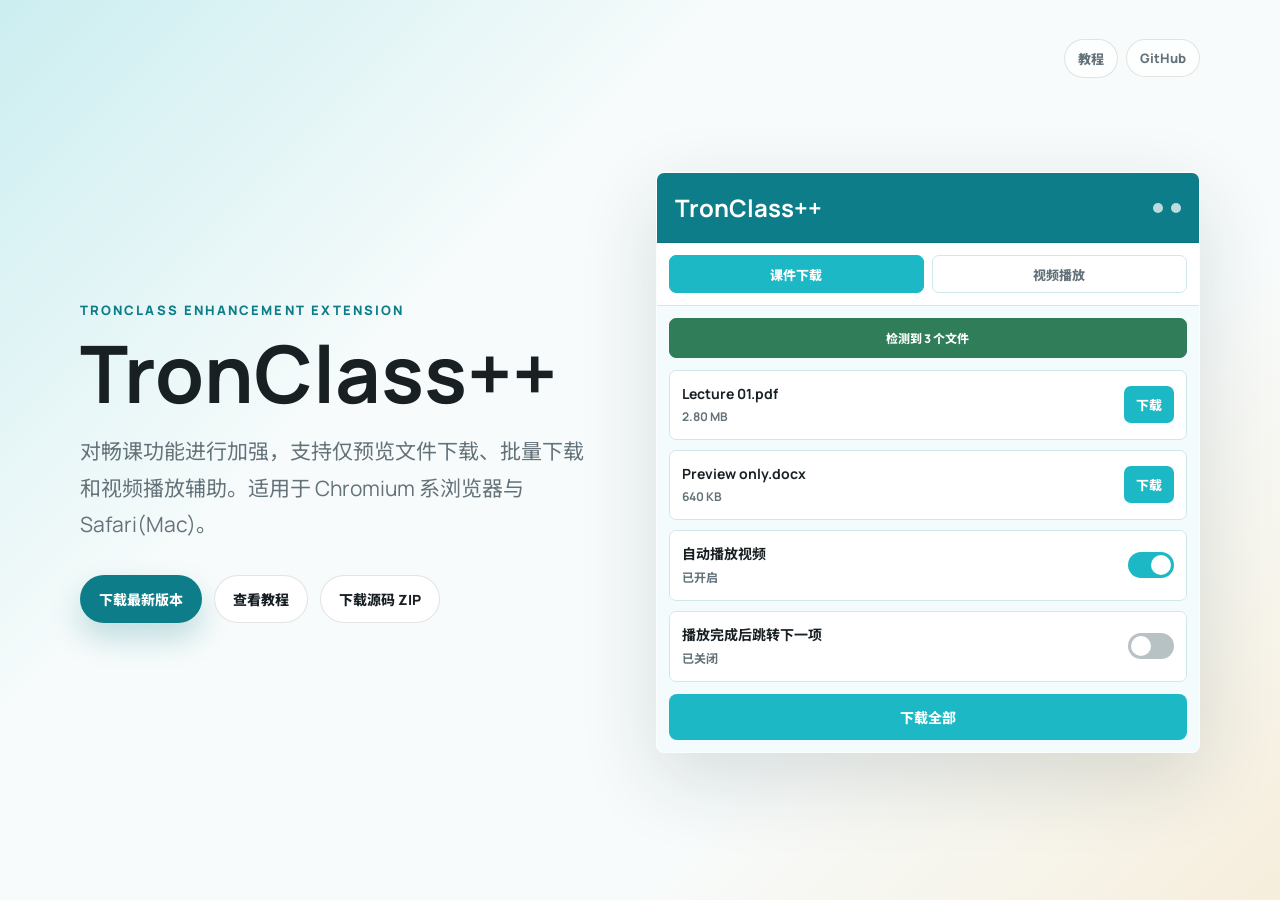
==== docs/index.html @ a701535e "Add video bridge functionality and styles for TronClass++ - Introduced `video-bridge.js` to manage v" ====
<!doctype html>
<html lang="zh-CN">
  <head>
    <meta charset="UTF-8" />
    <meta name="viewport" content="width=device-width, initial-scale=1.0" />
    <link rel="preconnect" href="https://fonts.googleapis.com" />
    <link rel="preconnect" href="https://fonts.gstatic.com" crossorigin />
    <link
      href="https://fonts.googleapis.com/css2?family=Manrope:wght@500;600;700;800&family=Noto+Sans+SC:wght@400;500;700&display=swap"
      rel="stylesheet"
    />
    <link rel="icon" href="icon128.png" />
    <link rel="stylesheet" href="style.css" />
    <title>TronClass++</title>
  </head>

  <body>
    <main class="app-shell">
      <nav class="topbar" aria-label="页面导航">
        <div class="nav-actions">
          <a href="tutorial.html">教程</a>
          <a href="https://github.com/RinnMoe/TronClassFileDownloadEnhancer" target="_blank" rel="noreferrer">GitHub</a>
        </div>
      </nav>

      <section class="hero" aria-labelledby="page-title">
        <div class="hero-copy">
          <p class="product">TronClass enhancement extension</p>
          <h1 id="page-title" class="brand-title">TronClass++</h1>
          <p class="lead">对畅课功能进行加强，支持仅预览文件下载、批量下载和视频播放辅助。适用于 Chromium 系浏览器与 Safari(Mac)。</p>
          <div class="actions">
            <a class="btn primary" href="https://github.com/RinnMoe/TronClassFileDownloadEnhancer/releases" target="_blank" rel="noreferrer">下载最新版本</a>
            <a class="btn ghost" href="tutorial.html">查看教程</a>
            <a class="btn ghost" href="https://github.com/RinnMoe/TronClassFileDownloadEnhancer/archive/refs/heads/main.zip" target="_blank" rel="noreferrer">下载源码 ZIP</a>
          </div>
        </div>

        <div class="preview extension-preview" aria-label="TronClass++ 弹窗预览">
          <div class="popup-head">
            <strong>TronClass++</strong>
            <div class="popup-icons">
              <span></span>
              <span></span>
            </div>
          </div>
          <div class="mode-tabs">
            <span class="active">课件下载</span>
            <span>视频播放</span>
          </div>
          <div class="status success">检测到 3 个文件</div>
          <div class="popup-list">
            <div class="file-item">
              <div>
                <strong>Lecture 01.pdf</strong>
                <span>2.80 MB</span>
              </div>
              <button type="button">下载</button>
            </div>
            <div class="file-item">
              <div>
                <strong>Preview only.docx</strong>
                <span>640 KB</span>
              </div>
              <button type="button">下载</button>
            </div>
            <div class="setting-row">
              <div>
                <strong>自动播放视频</strong>
                <span>已开启</span>
              </div>
              <span class="switch on"></span>
            </div>
            <div class="setting-row">
              <div>
                <strong>播放完成后跳转下一项</strong>
                <span>已关闭</span>
              </div>
              <span class="switch"></span>
            </div>
          </div>
          <div class="popup-footer">下载全部</div>
        </div>
      </section>
    </main>
  </body>
</html>
---- docs/style.css ----
:root {
  --ink: #182024;
  --muted: #64727a;
  --line: rgba(24, 32, 36, 0.12);
  --surface: #ffffff;
  --surface-2: #f4f8f8;
  --aqua: #1db8c6;
  --aqua-deep: #0d7d89;
  --mint: #dbf8ec;
  --amber: #f4b24f;
  --shadow: 0 26px 80px rgba(24, 32, 36, 0.14);
}

* {
  box-sizing: border-box;
}

html,
body {
  margin: 0;
  min-height: 100%;
}

body {
  min-height: 100vh;
  font-family: "Manrope", "Noto Sans SC", sans-serif;
  color: var(--ink);
  background:
    linear-gradient(135deg, rgba(29, 184, 198, 0.2), transparent 34%),
    linear-gradient(315deg, rgba(244, 178, 79, 0.18), transparent 30%),
    #f7fbfb;
}

a {
  color: inherit;
}

.app-shell {
  width: min(1120px, calc(100% - 36px));
  margin: 0 auto;
  padding: 28px 0 56px;
}

.topbar {
  min-height: 60px;
  display: flex;
  align-items: center;
  justify-content: flex-end;
  gap: 18px;
  margin-bottom: clamp(44px, 7vw, 84px);
}

.nav-actions {
  display: flex;
  align-items: center;
  gap: 8px;
}

.nav-actions a {
  border: 1px solid var(--line);
  border-radius: 999px;
  padding: 9px 13px;
  color: var(--muted);
  background: rgba(255, 255, 255, 0.72);
  font-size: 13px;
  font-weight: 800;
  text-decoration: none;
}

.nav-actions a:hover,
.btn:hover {
  transform: translateY(-2px);
}

.hero {
  display: grid;
  grid-template-columns: minmax(0, 0.94fr) minmax(360px, 1fr);
  gap: clamp(28px, 5vw, 66px);
  align-items: center;
}

.hero-copy,
.preview,
.step-card,
.video-panel {
  min-width: 0;
}

.product {
  margin: 0 0 16px;
  color: var(--aqua-deep);
  font-size: 13px;
  font-weight: 800;
  letter-spacing: 0.16em;
  text-transform: uppercase;
}

h1 {
  margin: 0;
  font-size: clamp(46px, 8vw, 92px);
  line-height: 0.95;
  letter-spacing: 0;
  overflow-wrap: anywhere;
}

.brand-title {
  font-size: clamp(52px, 6.2vw, 84px);
  white-space: nowrap;
}

.lead {
  max-width: 560px;
  margin: 22px 0 0;
  color: var(--muted);
  font-size: clamp(17px, 2vw, 21px);
  line-height: 1.75;
  overflow-wrap: anywhere;
}

.actions {
  display: flex;
  flex-wrap: wrap;
  gap: 12px;
  margin-top: 32px;
}

.btn {
  border: 1px solid var(--line);
  border-radius: 999px;
  padding: 13px 18px;
  font-size: 14px;
  font-weight: 800;
  text-decoration: none;
  transition: transform 180ms ease, box-shadow 180ms ease, background 180ms ease;
}

.btn.primary {
  color: #fff;
  background: var(--aqua-deep);
  border-color: transparent;
  box-shadow: 0 15px 30px rgba(13, 125, 137, 0.24);
}

.btn.ghost {
  background: #fff;
}

.preview {
  width: 100%;
  min-height: 520px;
  padding: 18px;
  border: 1px solid rgba(255, 255, 255, 0.75);
  border-radius: 8px;
  background: linear-gradient(180deg, #ffffff, #edf8f8);
  box-shadow: var(--shadow);
}

.extension-preview {
  padding: 0;
  overflow: hidden;
  background: #f4fbfc;
}

.popup-head {
  display: flex;
  align-items: center;
  justify-content: space-between;
  padding: 18px;
  color: #fff;
  background: var(--aqua-deep);
  border-bottom: 1px solid rgba(0, 0, 0, 0.08);
}

.popup-head strong {
  font-size: 24px;
}

.popup-icons {
  display: flex;
  gap: 8px;
}

.popup-icons span {
  width: 10px;
  height: 10px;
  border-radius: 50%;
  background: rgba(255, 255, 255, 0.72);
}

.mode-tabs {
  display: grid;
  grid-template-columns: 1fr 1fr;
  gap: 8px;
  padding: 12px;
  background: #fff;
  border-bottom: 1px solid #cfe8ec;
}

.mode-tabs span {
  height: 38px;
  border: 1px solid #cfe8ec;
  border-radius: 7px;
  color: var(--muted);
  display: grid;
  place-items: center;
  font-size: 13px;
  font-weight: 800;
}

.mode-tabs .active {
  color: #fff;
  background: var(--aqua);
  border-color: var(--aqua);
}

.status {
  margin: 12px 12px 0;
  padding: 10px 12px;
  border: 1px solid #cfe8ec;
  border-radius: 7px;
  color: var(--muted);
  background: #fff;
  text-align: center;
  font-size: 12px;
  font-weight: 800;
}

.status.success {
  color: #fff;
  background: #2f7d59;
  border-color: #2f7d59;
}

.popup-list {
  display: grid;
  gap: 10px;
  padding: 12px;
}

.file-item,
.setting-row {
  display: flex;
  align-items: center;
  justify-content: space-between;
  gap: 12px;
  padding: 14px 12px;
  border: 1px solid #cfe8ec;
  border-radius: 7px;
  background: #fff;
}

.file-item div,
.setting-row div {
  min-width: 0;
  display: grid;
  gap: 4px;
}

.file-item strong,
.setting-row strong {
  color: var(--ink);
  font-size: 14px;
  line-height: 1.35;
  overflow: hidden;
  text-overflow: ellipsis;
  white-space: nowrap;
}

.file-item span,
.setting-row span {
  color: var(--muted);
  font-size: 12px;
  font-weight: 700;
}

.file-item button {
  flex: 0 0 auto;
  border: 0;
  border-radius: 7px;
  padding: 9px 12px;
  color: #fff;
  background: var(--aqua);
  font: inherit;
  font-size: 13px;
  font-weight: 800;
}

.switch {
  position: relative;
  width: 46px;
  height: 26px;
  border-radius: 999px;
  background: #b7c2c5;
}

.switch::before {
  content: "";
  position: absolute;
  top: 3px;
  left: 3px;
  width: 20px;
  height: 20px;
  border-radius: 50%;
  background: #fff;
}

.switch.on {
  background: var(--aqua);
}

.switch.on::before {
  transform: translateX(20px);
}

.popup-footer {
  margin: 0 12px 12px;
  border-radius: 8px;
  padding: 13px 16px;
  color: #fff;
  background: var(--aqua);
  font-size: 14px;
  font-weight: 800;
  text-align: center;
}

.step-card,
.video-panel {
  border: 1px solid var(--line);
  border-radius: 8px;
  background: rgba(255, 255, 255, 0.74);
}

.step-number,
.video-title span {
  color: var(--aqua-deep);
  font-size: 12px;
  font-weight: 800;
  letter-spacing: 0.14em;
  text-transform: uppercase;
}

h2 {
  margin: 12px 0 8px;
  font-size: 22px;
}

.step-card p {
  margin: 0;
  color: var(--muted);
  line-height: 1.7;
  overflow-wrap: anywhere;
}

.tutorial-shell {
  min-height: 100vh;
}

.tutorial-head {
  max-width: 760px;
  margin-bottom: 34px;
}

.guide-layout {
  display: grid;
  grid-template-columns: minmax(0, 0.82fr) minmax(360px, 1fr);
  gap: 18px;
  align-items: start;
}

.steps {
  display: grid;
  gap: 14px;
}

.step-card {
  padding: 24px;
}

.video-panel {
  padding: 18px;
  box-shadow: var(--shadow);
}

.info-panel {
  display: grid;
  gap: 18px;
  align-content: start;
}

.video-title {
  display: flex;
  align-items: center;
  justify-content: space-between;
  gap: 16px;
  margin-bottom: 14px;
}

.video-title strong {
  font-size: 15px;
}

.notice-list {
  display: grid;
  gap: 12px;
}

.notice-list p {
  margin: 0;
  padding: 14px;
  border: 1px solid var(--line);
  border-radius: 8px;
  color: var(--muted);
  background: rgba(255, 255, 255, 0.7);
  line-height: 1.7;
}

.full-link {
  display: block;
  width: fit-content;
}

@media (max-width: 860px) {
  .hero,
  .guide-layout {
    grid-template-columns: 1fr;
  }

  .preview {
    min-height: auto;
  }
}

@media (max-width: 560px) {
  .app-shell {
    width: 100%;
    max-width: 364px;
    margin-left: 13px;
    margin-right: auto;
    padding-top: 18px;
  }

  h1 {
    font-size: clamp(34px, 10vw, 42px);
  }

  .brand-title {
    font-size: 42px;
  }

  .topbar {
    align-items: flex-end;
    margin-bottom: 40px;
  }

  .nav-actions {
    flex-wrap: wrap;
  }

  .popup-head strong {
    font-size: 20px;
  }

  .file-item,
  .setting-row {
    align-items: flex-start;
  }
}
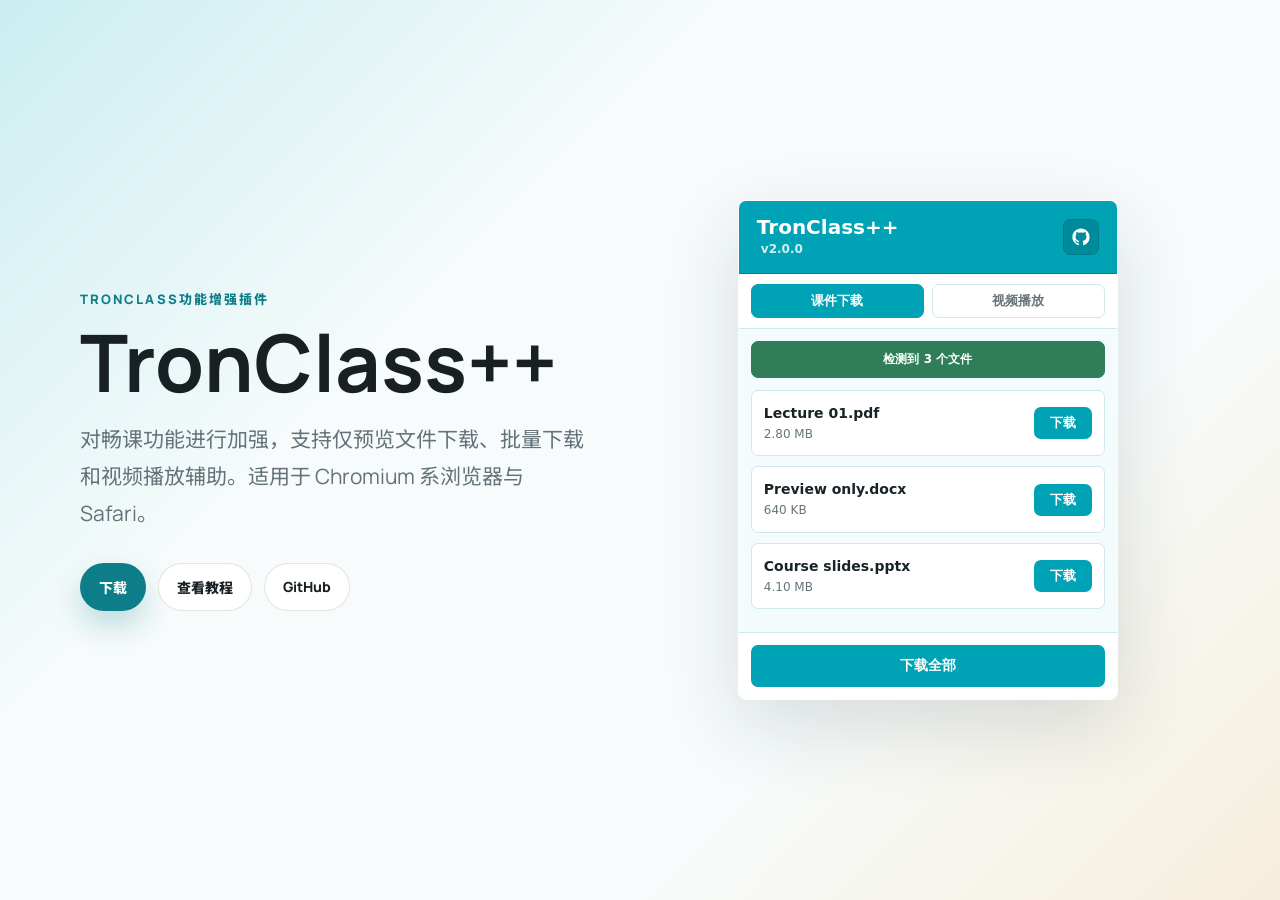
==== commit 77b3e41e: "feat: Update TronClass++ extension with new features and improvements - Translated product descripti" ====
--- a/docs/index.html
+++ b/docs/index.html
@@ -16,69 +16,95 @@
 
   <body>
     <main class="app-shell">
-      <nav class="topbar" aria-label="页面导航">
-        <div class="nav-actions">
-          <a href="tutorial.html">教程</a>
-          <a href="https://github.com/RinnMoe/TronClassFileDownloadEnhancer" target="_blank" rel="noreferrer">GitHub</a>
-        </div>
-      </nav>
-
       <section class="hero" aria-labelledby="page-title">
         <div class="hero-copy">
-          <p class="product">TronClass enhancement extension</p>
+          <p class="product">TronClass功能增强插件</p>
           <h1 id="page-title" class="brand-title">TronClass++</h1>
-          <p class="lead">对畅课功能进行加强，支持仅预览文件下载、批量下载和视频播放辅助。适用于 Chromium 系浏览器与 Safari(Mac)。</p>
+          <p class="lead">对畅课功能进行加强，支持仅预览文件下载、批量下载和视频播放辅助。适用于 Chromium 系浏览器与 Safari。</p>
           <div class="actions">
-            <a class="btn primary" href="https://github.com/RinnMoe/TronClassFileDownloadEnhancer/releases" target="_blank" rel="noreferrer">下载最新版本</a>
-            <a class="btn ghost" href="tutorial.html">查看教程</a>
-            <a class="btn ghost" href="https://github.com/RinnMoe/TronClassFileDownloadEnhancer/archive/refs/heads/main.zip" target="_blank" rel="noreferrer">下载源码 ZIP</a>
+            <a class="btn primary" href="https://github.com/RinnMoe/TronClassPlusPlus/releases" target="_blank" rel="noreferrer">下载</a>
+            <a class="btn ghost" href="https://www.doubao.com/thread/w673a6ddbec450a73" target="_blank" rel="noreferrer">查看教程</a>
+            <a class="btn ghost" href="https://github.com/RinnMoe/TronClassPlusPlus" target="_blank" rel="noreferrer">GitHub</a>
           </div>
         </div>
 
         <div class="preview extension-preview" aria-label="TronClass++ 弹窗预览">
+          <input class="preview-tab-state" type="radio" name="preview-tab" id="preview-tab-downloads" checked />
+          <input class="preview-tab-state" type="radio" name="preview-tab" id="preview-tab-video" />
           <div class="popup-head">
-            <strong>TronClass++</strong>
-            <div class="popup-icons">
-              <span></span>
-              <span></span>
+            <div class="popup-brand">
+              <strong>TronClass++</strong>
+              <button class="popup-version" type="button">v2.0.0</button>
+            </div>
+            <div class="popup-icons" aria-hidden="true">
+              <span>
+                <svg viewBox="0 0 24 24">
+                  <path d="M12 .5C5.65.5.5 5.66.5 12.02c0 5.09 3.29 9.4 7.86 10.92.58.11.79-.25.79-.56v-2.17c-3.2.7-3.88-1.37-3.88-1.37-.52-1.34-1.28-1.69-1.28-1.69-1.05-.72.08-.7.08-.7 1.16.08 1.78 1.2 1.78 1.2 1.03 1.78 2.7 1.26 3.36.96.1-.76.4-1.26.73-1.56-2.55-.29-5.23-1.29-5.23-5.72 0-1.26.44-2.28 1.17-3.09-.12-.29-.51-1.46.11-3.04 0 0 .96-.31 3.14 1.18a10.8 10.8 0 0 1 5.72 0c2.18-1.49 3.14-1.18 3.14-1.18.62 1.58.23 2.75.11 3.04.73.81 1.17 1.83 1.17 3.09 0 4.44-2.69 5.43-5.25 5.71.41.36.78 1.07.78 2.16v3.2c0 .31.21.68.8.56a11.53 11.53 0 0 0 7.85-10.92C23.5 5.66 18.35.5 12 .5Z" />
+                </svg>
+              </span>
             </div>
           </div>
-          <div class="mode-tabs">
-            <span class="active">课件下载</span>
-            <span>视频播放</span>
+          <div class="mode-tabs" aria-label="弹窗预览功能分类">
+            <label class="mode-tab" for="preview-tab-downloads">课件下载</label>
+            <label class="mode-tab" for="preview-tab-video">视频播放</label>
           </div>
-          <div class="status success">检测到 3 个文件</div>
-          <div class="popup-list">
-            <div class="file-item">
-              <div>
-                <strong>Lecture 01.pdf</strong>
-                <span>2.80 MB</span>
+          <div class="popup-views">
+            <div class="popup-view" data-preview-view="downloads">
+              <div class="status success">检测到 3 个文件</div>
+              <div class="popup-list">
+                <div class="file-item">
+                  <div class="file-info">
+                    <div class="file-name">Lecture 01.pdf</div>
+                    <div class="file-size">2.80 MB</div>
+                  </div>
+                  <button class="primary" type="button">下载</button>
+                </div>
+                <div class="file-item">
+                  <div class="file-info">
+                    <div class="file-name">Preview only.docx</div>
+                    <div class="file-size">640 KB</div>
+                  </div>
+                  <button class="primary" type="button">下载</button>
+                </div>
+                <div class="file-item">
+                  <div class="file-info">
+                    <div class="file-name">Course slides.pptx</div>
+                    <div class="file-size">4.10 MB</div>
+                  </div>
+                  <button class="primary" type="button">下载</button>
+                </div>
               </div>
-              <button type="button">下载</button>
             </div>
-            <div class="file-item">
-              <div>
-                <strong>Preview only.docx</strong>
-                <span>640 KB</span>
+            <div class="popup-view" data-preview-view="video">
+              <div class="status success">检测到 1 个视频</div>
+              <div class="popup-video-panel">
+                <div class="setting-row">
+                  <div>
+                    <strong>自动播放视频</strong>
+                    <span>已开启</span>
+                  </div>
+                  <label class="switch" aria-label="自动播放视频">
+                    <input type="checkbox" checked />
+                    <span></span>
+                  </label>
+                </div>
+                <div class="setting-row">
+                  <div>
+                    <strong>播放完成后跳转下一项</strong>
+                    <span>已关闭</span>
+                  </div>
+                  <label class="switch" aria-label="播放完成后跳转下一项">
+                    <input type="checkbox" />
+                    <span></span>
+                  </label>
+                </div>
+                <button class="btn btn-secondary" type="button">刷新状态</button>
               </div>
-              <button type="button">下载</button>
-            </div>
-            <div class="setting-row">
-              <div>
-                <strong>自动播放视频</strong>
-                <span>已开启</span>
-              </div>
-              <span class="switch on"></span>
-            </div>
-            <div class="setting-row">
-              <div>
-                <strong>播放完成后跳转下一项</strong>
-                <span>已关闭</span>
-              </div>
-              <span class="switch"></span>
             </div>
           </div>
-          <div class="popup-footer">下载全部</div>
+          <div class="popup-footer" data-preview-footer>
+            <button class="btn btn-primary" type="button">下载全部</button>
+          </div>
         </div>
       </section>
     </main>
--- a/docs/style.css
+++ b/docs/style.css
@@ -23,6 +23,7 @@
 
 body {
   min-height: 100vh;
+  overflow-x: hidden;
   font-family: "Manrope", "Noto Sans SC", sans-serif;
   color: var(--ink);
   background:
@@ -39,6 +40,13 @@
   width: min(1120px, calc(100% - 36px));
   margin: 0 auto;
   padding: 28px 0 56px;
+}
+
+body:not(.tutorial-page) .app-shell {
+  display: grid;
+  align-items: center;
+  min-height: 100vh;
+  padding: 56px 0;
 }
 
 .topbar {
@@ -156,23 +164,77 @@
 }
 
 .extension-preview {
+  --popup-bg: #f4fbfc;
+  --popup-panel: #ffffff;
+  --popup-panel-alt: #ecfafc;
+  --popup-text: #172326;
+  --popup-muted: #66757a;
+  --popup-line: #cfe8ec;
+  --popup-primary: #00a3b5;
+  --popup-primary-hover: #008b9c;
+  --popup-success: #2f7d59;
+
+  justify-self: center;
+  display: flex;
+  flex-direction: column;
+  width: min(380px, 100%);
+  height: 500px;
+  min-height: 500px;
   padding: 0;
   overflow: hidden;
-  background: #f4fbfc;
+  background: var(--popup-bg);
+  font-family: "Segoe UI", "Microsoft YaHei UI", "Microsoft YaHei", system-ui, sans-serif;
+}
+
+.preview-tab-state {
+  position: absolute;
+  width: 1px;
+  height: 1px;
+  opacity: 0;
+  pointer-events: none;
 }
 
 .popup-head {
   display: flex;
   align-items: center;
   justify-content: space-between;
-  padding: 18px;
+  flex-shrink: 0;
+  padding: 16px 18px;
   color: #fff;
-  background: var(--aqua-deep);
-  border-bottom: 1px solid rgba(0, 0, 0, 0.08);
+  background: var(--popup-primary);
+  border-bottom: 1px solid #008293;
+}
+
+.popup-brand {
+  display: flex;
+  min-width: 0;
+  flex-direction: column;
+  gap: 4px;
 }
 
 .popup-head strong {
-  font-size: 24px;
+  font-size: 20px;
+  font-weight: 750;
+  line-height: 1;
+}
+
+.popup-version {
+  width: fit-content;
+  padding: 2px 4px;
+  color: rgba(255, 255, 255, 0.82);
+  background: transparent;
+  border: 0;
+  border-radius: 4px;
+  font-family: inherit;
+  font-size: 12px;
+  font-weight: 650;
+  line-height: 1;
+  cursor: pointer;
+}
+
+.popup-version:hover {
+  color: #ffffff;
+  background: rgba(255, 255, 255, 0.14);
 }
 
 .popup-icons {
@@ -181,60 +243,114 @@
 }
 
 .popup-icons span {
-  width: 10px;
-  height: 10px;
-  border-radius: 50%;
-  background: rgba(255, 255, 255, 0.72);
+  display: grid;
+  place-items: center;
+  width: 36px;
+  height: 36px;
+  color: #ffffff;
+  background: var(--popup-primary-hover);
+  border: 1px solid #007d8c;
+  border-radius: 7px;
+}
+
+.popup-icons svg {
+  display: block;
+  width: 18px;
+  height: 18px;
+  fill: currentColor;
 }
 
 .mode-tabs {
   display: grid;
   grid-template-columns: 1fr 1fr;
+  flex-shrink: 0;
   gap: 8px;
-  padding: 12px;
-  background: #fff;
-  border-bottom: 1px solid #cfe8ec;
-}
-
-.mode-tabs span {
-  height: 38px;
-  border: 1px solid #cfe8ec;
+  padding: 10px 12px;
+  background: var(--popup-panel);
+  border-bottom: 1px solid var(--popup-line);
+}
+
+.mode-tab {
+  display: grid;
+  place-items: center;
+  min-width: 0;
+  height: 34px;
+  padding: 0 10px;
+  border: 1px solid var(--popup-line);
   border-radius: 7px;
-  color: var(--muted);
-  display: grid;
-  place-items: center;
+  color: var(--popup-muted);
+  background: var(--popup-panel);
+  font-family: inherit;
   font-size: 13px;
-  font-weight: 800;
-}
-
-.mode-tabs .active {
+  font-weight: 650;
+  line-height: 32px;
+  cursor: pointer;
+}
+
+.mode-tab.active,
+#preview-tab-downloads:checked ~ .mode-tabs [for="preview-tab-downloads"],
+#preview-tab-video:checked ~ .mode-tabs [for="preview-tab-video"] {
   color: #fff;
-  background: var(--aqua);
-  border-color: var(--aqua);
+  background: var(--popup-primary);
+  border-color: var(--popup-primary);
+}
+
+.popup-views {
+  flex: 1;
+  min-height: 0;
+  overflow: hidden;
+  background: var(--popup-bg);
+}
+
+.popup-view {
+  display: none;
+  height: 100%;
+  min-height: 0;
+  flex-direction: column;
+  overflow: hidden;
+}
+
+#preview-tab-downloads:checked ~ .popup-views [data-preview-view="downloads"],
+#preview-tab-video:checked ~ .popup-views [data-preview-view="video"] {
+  display: flex;
 }
 
 .status {
+  flex-shrink: 0;
   margin: 12px 12px 0;
-  padding: 10px 12px;
-  border: 1px solid #cfe8ec;
+  padding: 9px 12px;
+  border: 1px solid var(--popup-line);
   border-radius: 7px;
-  color: var(--muted);
-  background: #fff;
+  color: var(--popup-muted);
+  background: var(--popup-panel);
   text-align: center;
   font-size: 12px;
-  font-weight: 800;
+  font-weight: 600;
 }
 
 .status.success {
   color: #fff;
-  background: #2f7d59;
-  border-color: #2f7d59;
+  background: var(--popup-success);
+  border-color: var(--popup-success);
 }
 
 .popup-list {
-  display: grid;
+  flex: 1;
+  min-height: 0;
+  padding: 12px;
+  overflow: hidden;
+  background: var(--popup-bg);
+}
+
+.popup-video-panel {
+  display: flex;
+  flex: 1;
+  min-height: 0;
+  flex-direction: column;
   gap: 10px;
   padding: 12px;
+  overflow: hidden;
+  background: var(--popup-bg);
 }
 
 .file-item,
@@ -243,57 +359,76 @@
   align-items: center;
   justify-content: space-between;
   gap: 12px;
-  padding: 14px 12px;
-  border: 1px solid #cfe8ec;
+  margin-bottom: 10px;
+  padding: 13px 12px;
+  border: 1px solid var(--popup-line);
   border-radius: 7px;
-  background: #fff;
-}
-
-.file-item div,
+  background: var(--popup-panel);
+}
+
+.file-info,
 .setting-row div {
+  flex: 1;
   min-width: 0;
-  display: grid;
+  display: flex;
+  flex-direction: column;
   gap: 4px;
 }
 
-.file-item strong,
+.file-name,
 .setting-row strong {
-  color: var(--ink);
+  color: var(--popup-text);
   font-size: 14px;
+  font-weight: 650;
   line-height: 1.35;
   overflow: hidden;
   text-overflow: ellipsis;
   white-space: nowrap;
 }
 
-.file-item span,
+.file-size,
 .setting-row span {
-  color: var(--muted);
+  color: var(--popup-muted);
   font-size: 12px;
-  font-weight: 700;
-}
-
-.file-item button {
+  line-height: 1.3;
+}
+
+.file-item button.primary {
   flex: 0 0 auto;
+  min-width: 58px;
+  height: 32px;
+  padding: 0 13px;
   border: 0;
   border-radius: 7px;
-  padding: 9px 12px;
   color: #fff;
-  background: var(--aqua);
-  font: inherit;
+  background: var(--popup-primary);
+  font-family: inherit;
   font-size: 13px;
-  font-weight: 800;
+  font-weight: 700;
 }
 
 .switch {
   position: relative;
+  display: inline-block;
   width: 46px;
   height: 26px;
+  flex-shrink: 0;
+}
+
+.switch input {
+  width: 0;
+  height: 0;
+  opacity: 0;
+}
+
+.switch span {
+  position: absolute;
+  inset: 0;
   border-radius: 999px;
   background: #b7c2c5;
 }
 
-.switch::before {
+.switch span::before {
   content: "";
   position: absolute;
   top: 3px;
@@ -304,23 +439,53 @@
   background: #fff;
 }
 
-.switch.on {
-  background: var(--aqua);
-}
-
-.switch.on::before {
+.switch input:checked + span {
+  background: var(--popup-primary);
+}
+
+.switch input:checked + span::before {
   transform: translateX(20px);
 }
 
 .popup-footer {
-  margin: 0 12px 12px;
-  border-radius: 8px;
-  padding: 13px 16px;
+  flex-shrink: 0;
+  padding: 12px;
+  background: var(--popup-panel);
+  border-top: 1px solid var(--popup-line);
+}
+
+.popup-footer[hidden] {
+  display: none;
+}
+
+#preview-tab-video:checked ~ .popup-footer {
+  display: none;
+}
+
+.popup-footer .btn {
+  width: 100%;
+  height: 42px;
+  padding: 0 14px;
+  border: 0;
+  border-radius: 7px;
   color: #fff;
-  background: var(--aqua);
+  background: var(--popup-primary);
+  font-family: inherit;
   font-size: 14px;
-  font-weight: 800;
-  text-align: center;
+  font-weight: 700;
+}
+
+.popup-video-panel .btn-secondary {
+  width: 100%;
+  height: 42px;
+  padding: 0 14px;
+  border-radius: 7px;
+  color: var(--popup-primary-hover);
+  background: var(--popup-panel);
+  border: 1px solid var(--popup-primary);
+  font-family: inherit;
+  font-size: 14px;
+  font-weight: 700;
 }
 
 .step-card,
@@ -419,24 +584,308 @@
   width: fit-content;
 }
 
+body.tutorial-page {
+  background:
+    linear-gradient(115deg, rgba(255, 255, 255, 0.82) 0 34%, rgba(244, 178, 79, 0.16) 34% 44%, transparent 44%),
+    repeating-linear-gradient(90deg, rgba(24, 32, 36, 0.035) 0 1px, transparent 1px 72px),
+    repeating-linear-gradient(0deg, rgba(24, 32, 36, 0.03) 0 1px, transparent 1px 72px),
+    #f6faf8;
+}
+
+.tutorial-shell {
+  width: min(1180px, calc(100% - 36px));
+}
+
+.tutorial-shell .topbar {
+  margin-bottom: clamp(18px, 4vw, 46px);
+}
+
+.tutorial-hero {
+  position: relative;
+  display: grid;
+  grid-template-columns: minmax(0, 1fr) minmax(280px, 360px);
+  gap: clamp(28px, 6vw, 76px);
+  align-items: end;
+  padding: clamp(16px, 4vw, 44px) 0 clamp(32px, 6vw, 72px);
+  border-bottom: 2px solid rgba(24, 32, 36, 0.16);
+}
+
+.tutorial-hero::after {
+  content: "";
+  position: absolute;
+  right: 0;
+  bottom: -2px;
+  width: min(420px, 46vw);
+  height: 8px;
+  background: linear-gradient(90deg, var(--aqua-deep), var(--amber));
+}
+
+.tutorial-hero-copy {
+  min-width: 0;
+}
+
+.tutorial-hero h1 {
+  max-width: 780px;
+  font-size: clamp(44px, 7vw, 88px);
+}
+
+.tutorial-actions {
+  margin-top: 30px;
+}
+
+.guide-brief {
+  min-width: 0;
+  padding: 22px;
+  border: 1px solid rgba(255, 255, 255, 0.18);
+  border-radius: 8px;
+  color: #eef8f7;
+  background:
+    linear-gradient(135deg, rgba(29, 184, 198, 0.28), transparent 38%),
+    #192326;
+  box-shadow: 0 24px 70px rgba(24, 32, 36, 0.2);
+}
+
+.guide-brief-head {
+  display: flex;
+  align-items: center;
+  gap: 14px;
+  padding-bottom: 18px;
+  border-bottom: 1px solid rgba(255, 255, 255, 0.16);
+}
+
+.guide-brief-head img {
+  width: 58px;
+  height: 58px;
+  border-radius: 8px;
+}
+
+.guide-brief-head span,
+.guide-brief dt,
+.panel-kicker,
+.install-strip span,
+.usage-checks span {
+  color: var(--aqua);
+  font-size: 12px;
+  font-weight: 800;
+  letter-spacing: 0.12em;
+  text-transform: uppercase;
+}
+
+.guide-brief-head strong {
+  display: block;
+  margin-top: 5px;
+  font-size: 25px;
+}
+
+.guide-brief dl {
+  display: grid;
+  gap: 14px;
+  margin: 18px 0 0;
+}
+
+.guide-brief dl div {
+  display: grid;
+  gap: 5px;
+}
+
+.guide-brief dd {
+  margin: 0;
+  font-size: 15px;
+  font-weight: 800;
+}
+
+.install-strip {
+  display: grid;
+  grid-template-columns: repeat(4, minmax(0, 1fr));
+  margin: 24px 0 32px;
+  border: 1px solid var(--line);
+  border-radius: 8px;
+  overflow: hidden;
+  background: rgba(255, 255, 255, 0.76);
+  box-shadow: 0 18px 55px rgba(24, 32, 36, 0.08);
+}
+
+.install-strip div {
+  min-width: 0;
+  padding: 18px 20px;
+}
+
+.install-strip div + div {
+  border-left: 1px solid var(--line);
+}
+
+.install-strip strong {
+  display: block;
+  margin-top: 8px;
+  font-size: 15px;
+  line-height: 1.35;
+}
+
+.tutorial-guide {
+  grid-template-columns: minmax(0, 1fr) minmax(300px, 380px);
+  gap: 24px;
+}
+
+.tutorial-steps {
+  margin: 0;
+  padding: 0;
+  list-style: none;
+}
+
+.tutorial-step {
+  position: relative;
+  display: grid;
+  grid-template-columns: 78px minmax(0, 1fr);
+  gap: 22px;
+  align-items: start;
+  padding: 28px;
+  background:
+    linear-gradient(90deg, rgba(29, 184, 198, 0.09), transparent 42%),
+    rgba(255, 255, 255, 0.86);
+  box-shadow: 0 16px 46px rgba(24, 32, 36, 0.08);
+}
+
+.tutorial-step::before {
+  content: "";
+  position: absolute;
+  inset: 0 auto 0 0;
+  width: 6px;
+  border-radius: 8px 0 0 8px;
+  background: linear-gradient(180deg, var(--aqua-deep), var(--amber));
+}
+
+.tutorial-step .step-number {
+  display: grid;
+  place-items: center;
+  grid-row: 1 / span 2;
+  width: 58px;
+  height: 58px;
+  border: 1px solid rgba(13, 125, 137, 0.28);
+  border-radius: 8px;
+  background: #eefafa;
+  font-size: 15px;
+  letter-spacing: 0;
+}
+
+.tutorial-step h2 {
+  grid-column: 2;
+  margin-top: 0;
+}
+
+.tutorial-step p {
+  grid-column: 2;
+}
+
+.usage-panel {
+  position: sticky;
+  top: 24px;
+  min-width: 0;
+  padding: 24px;
+  border: 1px solid rgba(24, 32, 36, 0.14);
+  border-radius: 8px;
+  background: #fffdf7;
+  box-shadow: var(--shadow);
+}
+
+.usage-panel h2 {
+  margin-top: 10px;
+  font-size: 28px;
+  line-height: 1.18;
+}
+
+.usage-panel p {
+  margin: 0;
+  color: var(--muted);
+  line-height: 1.75;
+}
+
+.usage-checks {
+  display: grid;
+  gap: 10px;
+  margin: 20px 0 22px;
+}
+
+.usage-checks div {
+  padding: 14px;
+  border: 1px solid rgba(24, 32, 36, 0.11);
+  border-radius: 8px;
+  background: rgba(255, 255, 255, 0.72);
+}
+
+.usage-checks strong {
+  display: block;
+  margin-top: 7px;
+  font-size: 15px;
+  line-height: 1.4;
+}
+
+.tutorial-notes {
+  display: grid;
+  grid-template-columns: repeat(2, minmax(0, 1fr));
+  gap: 14px;
+  margin-top: 24px;
+}
+
+.tutorial-notes p {
+  margin: 0;
+  padding: 16px 18px;
+  border: 1px solid rgba(24, 32, 36, 0.12);
+  border-radius: 8px;
+  color: var(--muted);
+  background: rgba(255, 255, 255, 0.7);
+  line-height: 1.7;
+}
+
 @media (max-width: 860px) {
   .hero,
-  .guide-layout {
+  .guide-layout,
+  .tutorial-hero,
+  .tutorial-notes {
     grid-template-columns: 1fr;
   }
 
   .preview {
     min-height: auto;
   }
+
+  .install-strip {
+    grid-template-columns: repeat(2, minmax(0, 1fr));
+  }
+
+  .install-strip div:nth-child(3) {
+    border-left: 0;
+    border-top: 1px solid var(--line);
+  }
+
+  .install-strip div:nth-child(4) {
+    border-top: 1px solid var(--line);
+  }
+
+  .usage-panel {
+    position: static;
+  }
 }
 
 @media (max-width: 560px) {
+  body.tutorial-page {
+    overflow-x: hidden;
+  }
+
   .app-shell {
-    width: 100%;
-    max-width: 364px;
-    margin-left: 13px;
+    width: min(calc(100% - 28px), 364px);
+    max-width: none;
+    margin-left: auto;
     margin-right: auto;
-    padding-top: 18px;
+    padding: 34px 0 42px;
+  }
+
+  body:not(.tutorial-page) .app-shell {
+    min-height: auto;
+    padding: 44px 0;
+  }
+
+  .hero {
+    gap: 28px;
   }
 
   h1 {
@@ -444,7 +893,42 @@
   }
 
   .brand-title {
-    font-size: 42px;
+    font-size: clamp(38px, 11vw, 42px);
+    white-space: normal;
+  }
+
+  .product {
+    margin-bottom: 14px;
+    font-size: 12px;
+    letter-spacing: 0.14em;
+  }
+
+  .lead {
+    margin-top: 20px;
+    font-size: 17px;
+    line-height: 1.72;
+  }
+
+  .actions {
+    display: grid;
+    grid-template-columns: 1fr 1fr;
+    gap: 10px;
+    margin-top: 30px;
+  }
+
+  .actions .primary {
+    grid-column: 1 / -1;
+  }
+
+  .btn {
+    display: inline-flex;
+    align-items: center;
+    justify-content: center;
+    min-width: 0;
+    padding: 11px 14px;
+    font-size: 14px;
+    text-align: center;
+    white-space: nowrap;
   }
 
   .topbar {
@@ -456,12 +940,90 @@
     flex-wrap: wrap;
   }
 
+  .tutorial-page .nav-actions {
+    flex-wrap: nowrap;
+  }
+
+  .tutorial-shell .topbar {
+    justify-content: flex-start;
+  }
+
   .popup-head strong {
     font-size: 20px;
+  }
+
+  .extension-preview {
+    justify-self: stretch;
+    width: 100%;
+    max-width: 100%;
+    height: auto;
+    min-height: 0;
+  }
+
+  .popup-list,
+  .popup-video-panel {
+    flex: none;
   }
 
   .file-item,
   .setting-row {
     align-items: flex-start;
   }
-}
+
+  .extension-preview .file-item,
+  .extension-preview .setting-row {
+    align-items: center;
+  }
+
+  .tutorial-shell {
+    width: calc(100% - 26px);
+    max-width: none;
+    margin-left: auto;
+    margin-right: auto;
+  }
+
+  .tutorial-hero {
+    padding-top: 6px;
+  }
+
+  .tutorial-hero h1 {
+    font-size: clamp(32px, 9vw, 36px);
+    overflow-wrap: anywhere;
+    word-break: break-word;
+  }
+
+  .tutorial-page .lead {
+    width: min(100%, 340px);
+    font-size: 16px;
+    word-break: break-all;
+  }
+
+  .guide-brief,
+  .usage-panel,
+  .tutorial-step {
+    padding: 20px;
+  }
+
+  .install-strip {
+    grid-template-columns: 1fr;
+  }
+
+  .install-strip div + div,
+  .install-strip div:nth-child(3),
+  .install-strip div:nth-child(4) {
+    border-left: 0;
+    border-top: 1px solid var(--line);
+  }
+
+  .tutorial-step {
+    grid-template-columns: 1fr;
+    gap: 14px;
+  }
+
+  .tutorial-step .step-number,
+  .tutorial-step h2,
+  .tutorial-step p {
+    grid-column: auto;
+    grid-row: auto;
+  }
+}
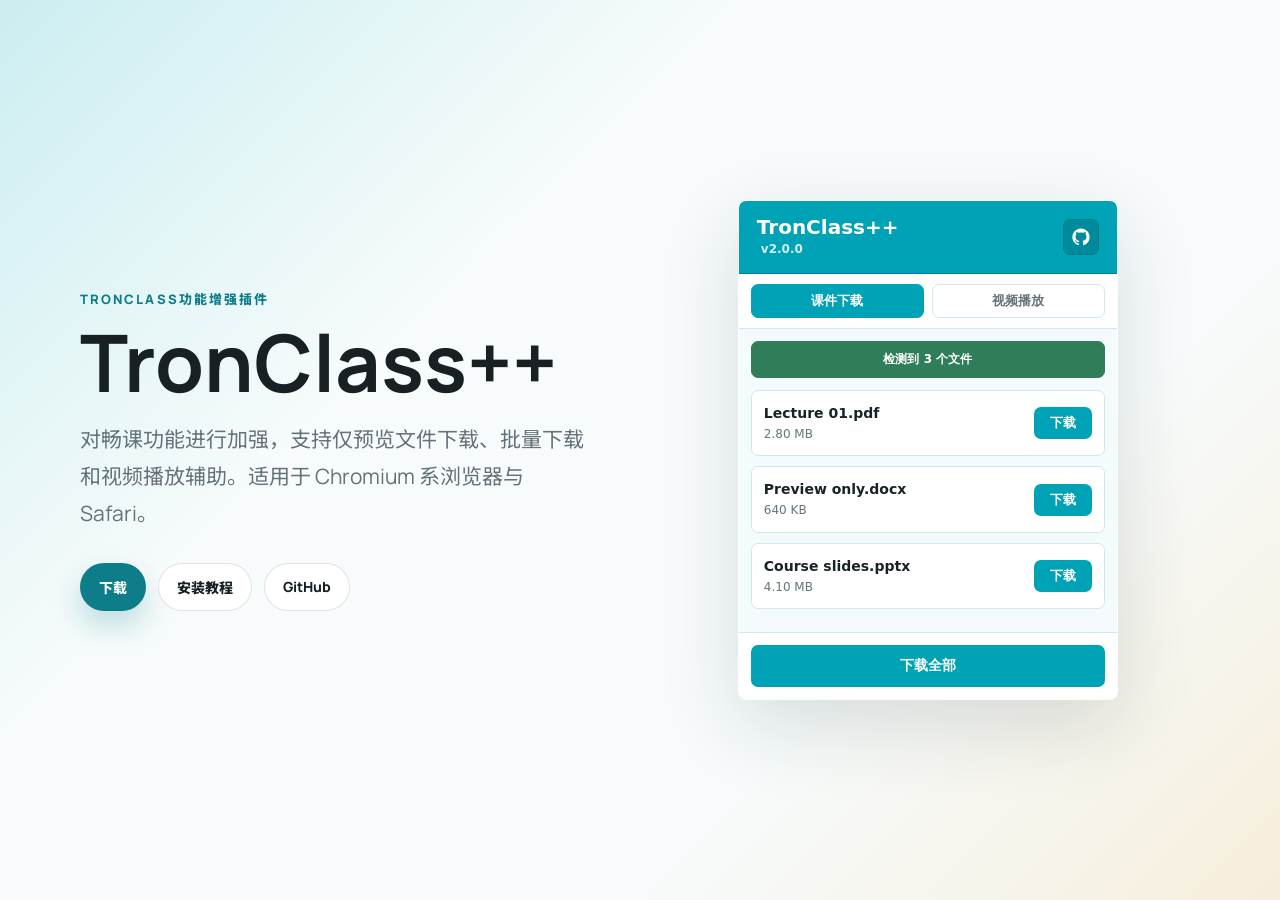
==== commit 446cffe0: "fix: 更新下载链接和安装教程链接" ====
--- a/docs/index.html
+++ b/docs/index.html
@@ -22,8 +22,8 @@
           <h1 id="page-title" class="brand-title">TronClass++</h1>
           <p class="lead">对畅课功能进行加强，支持仅预览文件下载、批量下载和视频播放辅助。适用于 Chromium 系浏览器与 Safari。</p>
           <div class="actions">
-            <a class="btn primary" href="https://github.com/RinnMoe/TronClassPlusPlus/releases" target="_blank" rel="noreferrer">下载</a>
-            <a class="btn ghost" href="https://www.doubao.com/thread/w673a6ddbec450a73" target="_blank" rel="noreferrer">查看教程</a>
+            <a class="btn primary" href="https://download.rinn.moe/tcpp/TronclassPP_v2.0.0.zip" target="_blank" rel="noreferrer">下载</a>
+            <a class="btn ghost" href="https://www.doubao.com/thread/w673a6ddbec450a73" target="_blank" rel="noreferrer">安装教程</a>
             <a class="btn ghost" href="https://github.com/RinnMoe/TronClassPlusPlus" target="_blank" rel="noreferrer">GitHub</a>
           </div>
         </div>
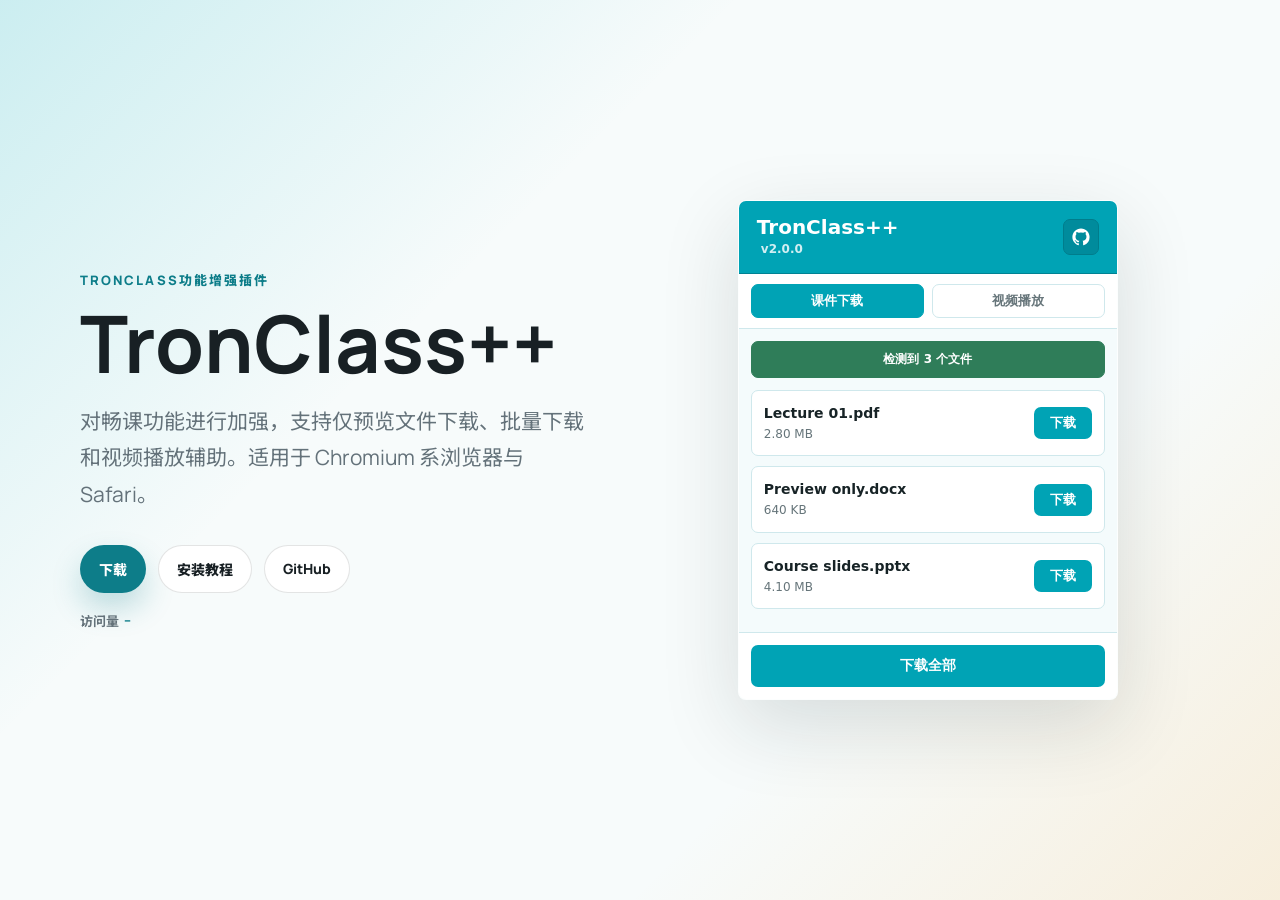
==== commit c3eda484: "启用访问统计" ====
--- a/docs/index.html
+++ b/docs/index.html
@@ -11,6 +11,7 @@
     />
     <link rel="icon" href="icon128.png" />
     <link rel="stylesheet" href="style.css" />
+    <script async src="https://busuanzi.ibruce.info/busuanzi/2.3/busuanzi.pure.mini.js"></script>
     <title>TronClass++</title>
   </head>
 
@@ -25,6 +26,9 @@
             <a class="btn primary" href="https://download.rinn.moe/tcpp/TronclassPP_v2.0.0.zip" target="_blank" rel="noreferrer">下载</a>
             <a class="btn ghost" href="https://www.doubao.com/thread/w673a6ddbec450a73" target="_blank" rel="noreferrer">安装教程</a>
             <a class="btn ghost" href="https://github.com/RinnMoe/TronClassPlusPlus" target="_blank" rel="noreferrer">GitHub</a>
+          </div>
+          <div class="visit-counter" aria-label="访问统计">
+            <span id="busuanzi_container_site_pv">访问量 <strong id="busuanzi_value_site_pv">--</strong></span>
           </div>
         </div>
 
--- a/docs/style.css
+++ b/docs/style.css
@@ -151,6 +151,27 @@
 
 .btn.ghost {
   background: #fff;
+}
+
+.visit-counter {
+  display: flex;
+  flex-wrap: wrap;
+  gap: 10px 16px;
+  margin-top: 18px;
+  color: var(--muted);
+  font-size: 13px;
+  font-weight: 700;
+}
+
+.visit-counter span {
+  display: inline-flex;
+  align-items: center;
+  gap: 5px;
+}
+
+.visit-counter strong {
+  color: var(--aqua-deep);
+  font-weight: 800;
 }
 
 .preview {
@@ -931,6 +952,12 @@
     white-space: nowrap;
   }
 
+  .visit-counter {
+    justify-content: center;
+    margin-top: 16px;
+    text-align: center;
+  }
+
   .topbar {
     align-items: flex-end;
     margin-bottom: 40px;
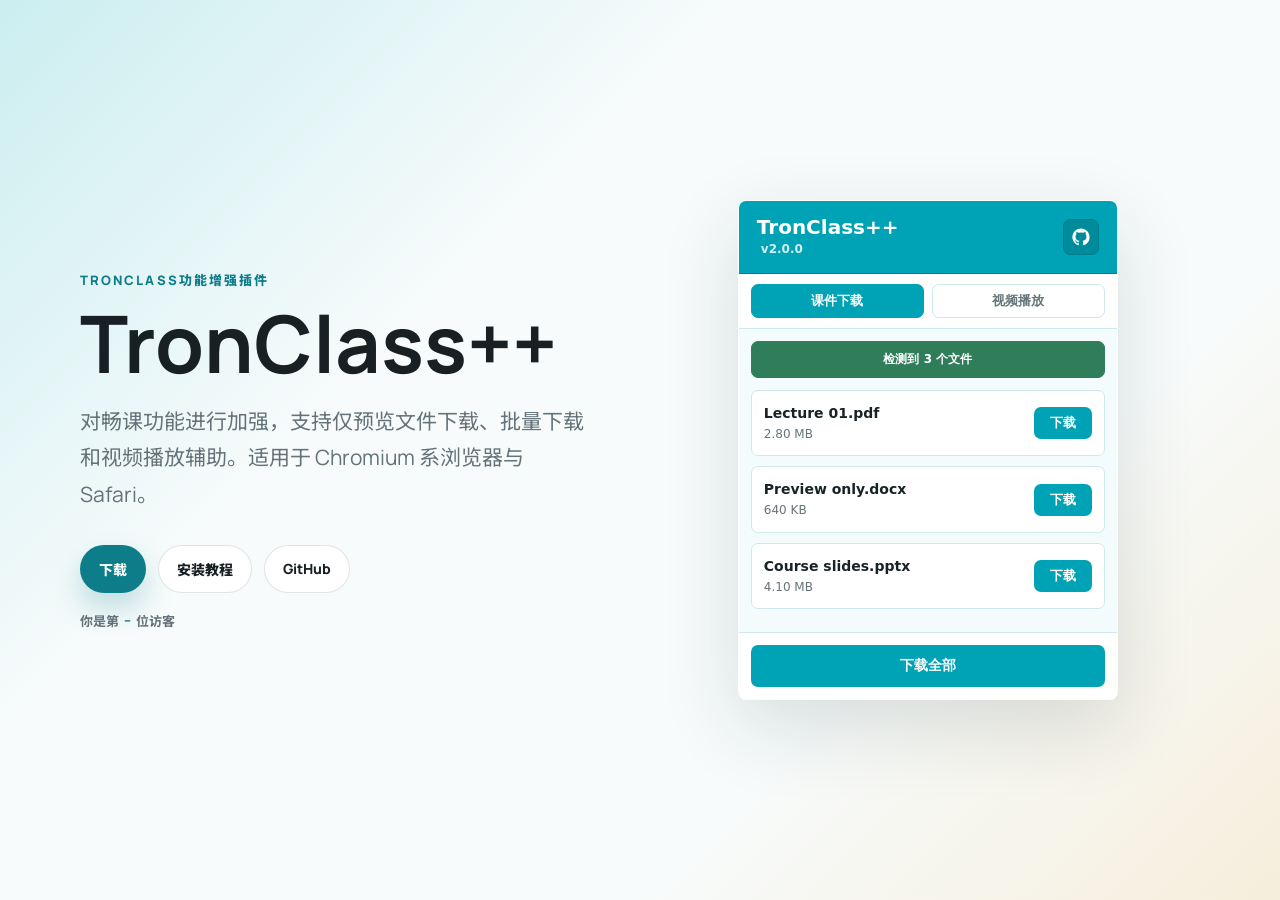
==== commit ae68f3a9: "更新文本" ====
--- a/docs/index.html
+++ b/docs/index.html
@@ -28,7 +28,7 @@
             <a class="btn ghost" href="https://github.com/RinnMoe/TronClassPlusPlus" target="_blank" rel="noreferrer">GitHub</a>
           </div>
           <div class="visit-counter" aria-label="访问统计">
-            <span id="busuanzi_container_site_pv">访问量 <strong id="busuanzi_value_site_pv">--</strong></span>
+            <span id="busuanzi_container_site_pv">你是第 <strong id="busuanzi_value_site_pv">--</strong>位访客</span>
           </div>
         </div>
 
